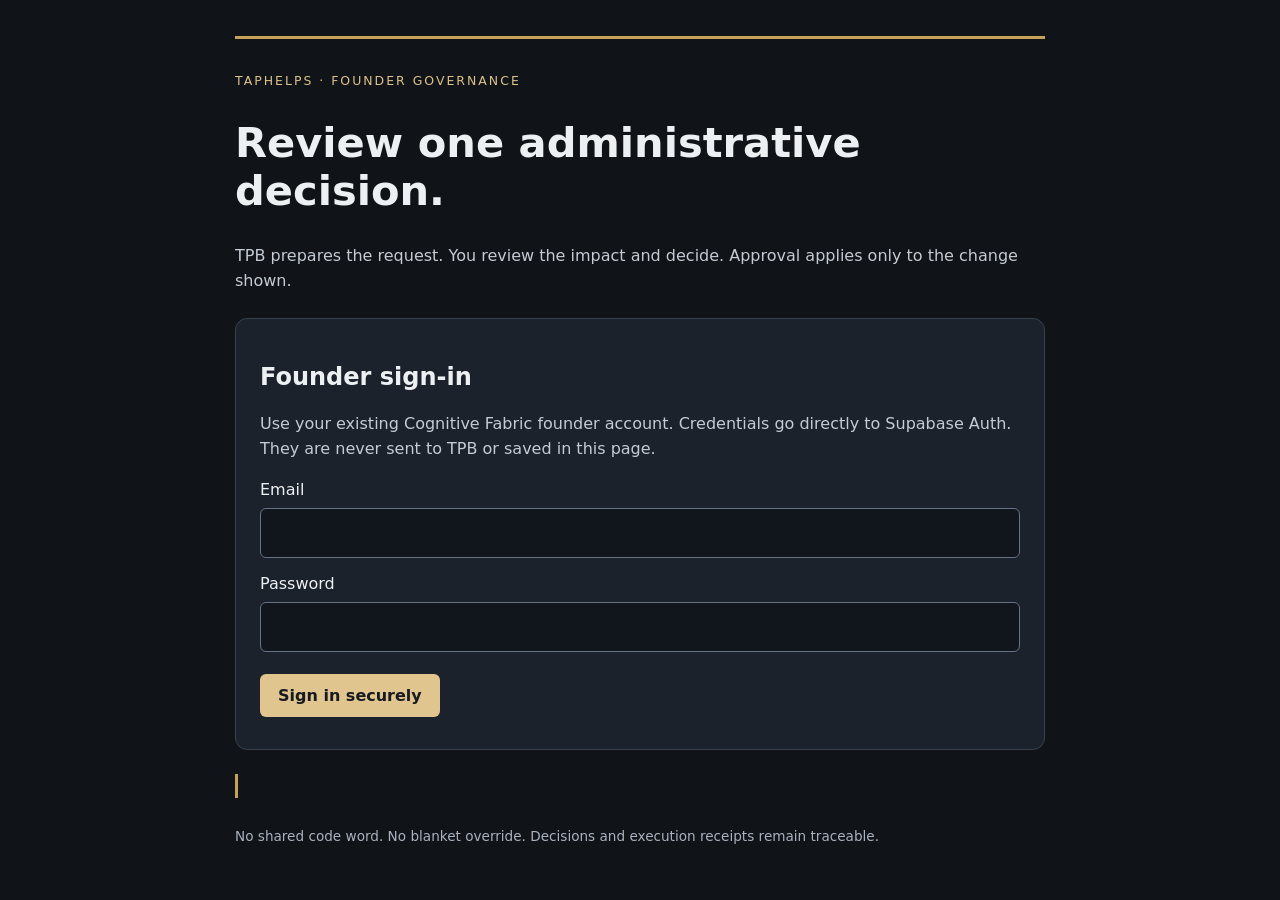
==== founder-admin.html @ 428db5a1 "Publish reviewed founder administration UI; backend remains disabled pending protected binding" ====
<!doctype html>
<html lang="en"><head><meta charset="utf-8"><meta name="viewport" content="width=device-width,initial-scale=1"><meta http-equiv="Content-Security-Policy" content="default-src 'none';script-src 'self';style-src 'self';connect-src https://naffdaxyizjbqcwkawju.supabase.co;form-action 'none';base-uri 'none'"><meta name="referrer" content="no-referrer"><title>TAPhelps — Founder administrative decision</title><link rel="stylesheet" href="founder-admin.css"></head>
<body><main><header><p class="brand">TAPHELPS · FOUNDER GOVERNANCE</p><h1>Review one administrative decision.</h1><p>TPB prepares the request. You review the impact and decide. Approval applies only to the change shown.</p></header>
<section id="login"><h2>Founder sign-in</h2><p>Use your existing Cognitive Fabric founder account. Credentials go directly to Supabase Auth. They are never sent to TPB or saved in this page.</p><form id="sign-in"><label>Email<input name="email" type="email" autocomplete="username" required></label><label>Password<input name="password" type="password" autocomplete="current-password" required></label><button type="submit">Sign in securely</button></form></section>
<section id="review" hidden><form id="load-request"><label>Request reference<input id="request-id" name="request_id" required pattern="[0-9a-fA-F-]{36}"></label><button type="submit">Review request</button></form><div id="decision" hidden><h2 id="outcome"></h2><p id="reason"></p><dl id="facts"></dl><details><summary>Exact requested change and current state</summary><pre id="exact-packet"></pre></details><p id="expiry"></p><label class="ack"><input id="risk-accepted" type="checkbox">I reviewed the exact change, risks, tradeoffs, rollback, and verification. I accept the stated risk for this request only.</label><div class="actions"><button id="approve">Approve this request</button><button id="reject" class="secondary">Reject</button><button id="revoke" class="secondary">Revoke unused approval</button></div><p>Approving a submission does not authorize deployment or provider actions. Execution returns a separate receipt.</p></div><button id="sign-out" class="secondary">Sign out</button></section>
<p id="status" role="status" aria-live="polite"></p><footer>No shared code word. No blanket override. Decisions and execution receipts remain traceable.</footer></main><script type="module" src="founder-admin.js"></script></body></html>
---- founder-admin.css ----
:root{color-scheme:dark;font-family:system-ui,sans-serif;background:#101318;color:#edf0f3}*{box-sizing:border-box}body{margin:0}main{max-width:850px;margin:0 auto;padding:36px 20px}header{border-top:3px solid #c6a158;padding-top:20px}.brand{letter-spacing:.16em;color:#dbc18b;font-size:.78rem}h1{font-size:clamp(1.8rem,5vw,2.6rem);line-height:1.15}p{line-height:1.6;color:#c4cbd3}section{background:#1c222b;border:1px solid #38414f;border-radius:12px;padding:24px;margin:24px 0}label{display:block;margin:14px 0;line-height:1.5}input{display:block;width:100%;font:inherit;padding:12px;border:1px solid #667385;border-radius:6px;background:#11161d;color:inherit;margin-top:6px}button{font:inherit;font-weight:650;border:0;border-radius:6px;padding:12px 18px;background:#e0c58f;color:#171b21;cursor:pointer;margin:8px 8px 8px 0}button.secondary{background:#34404f;color:#fff}button:disabled{opacity:.5;cursor:wait}:focus-visible{outline:3px solid #efcf83;outline-offset:4px}.ack{padding:14px;border:1px solid #7d6a44;border-radius:6px}.ack input{width:22px;height:22px;display:inline-block;vertical-align:middle;margin:0 10px 0 0}dt{font-weight:700;color:#e0c58f;margin-top:18px}dd{margin:5px 0 14px;white-space:pre-line;line-height:1.6}pre{white-space:pre-wrap;overflow-wrap:anywhere;padding:14px;background:#11161d;font-size:.85rem}summary{cursor:pointer;padding:12px 0}footer{font-size:.85rem;color:#a9b2bf;margin-top:30px}#status{padding:12px;border-left:3px solid #c6a158}[hidden]{display:none!important}@media(max-width:500px){section{padding:16px}.actions button{width:100%}}
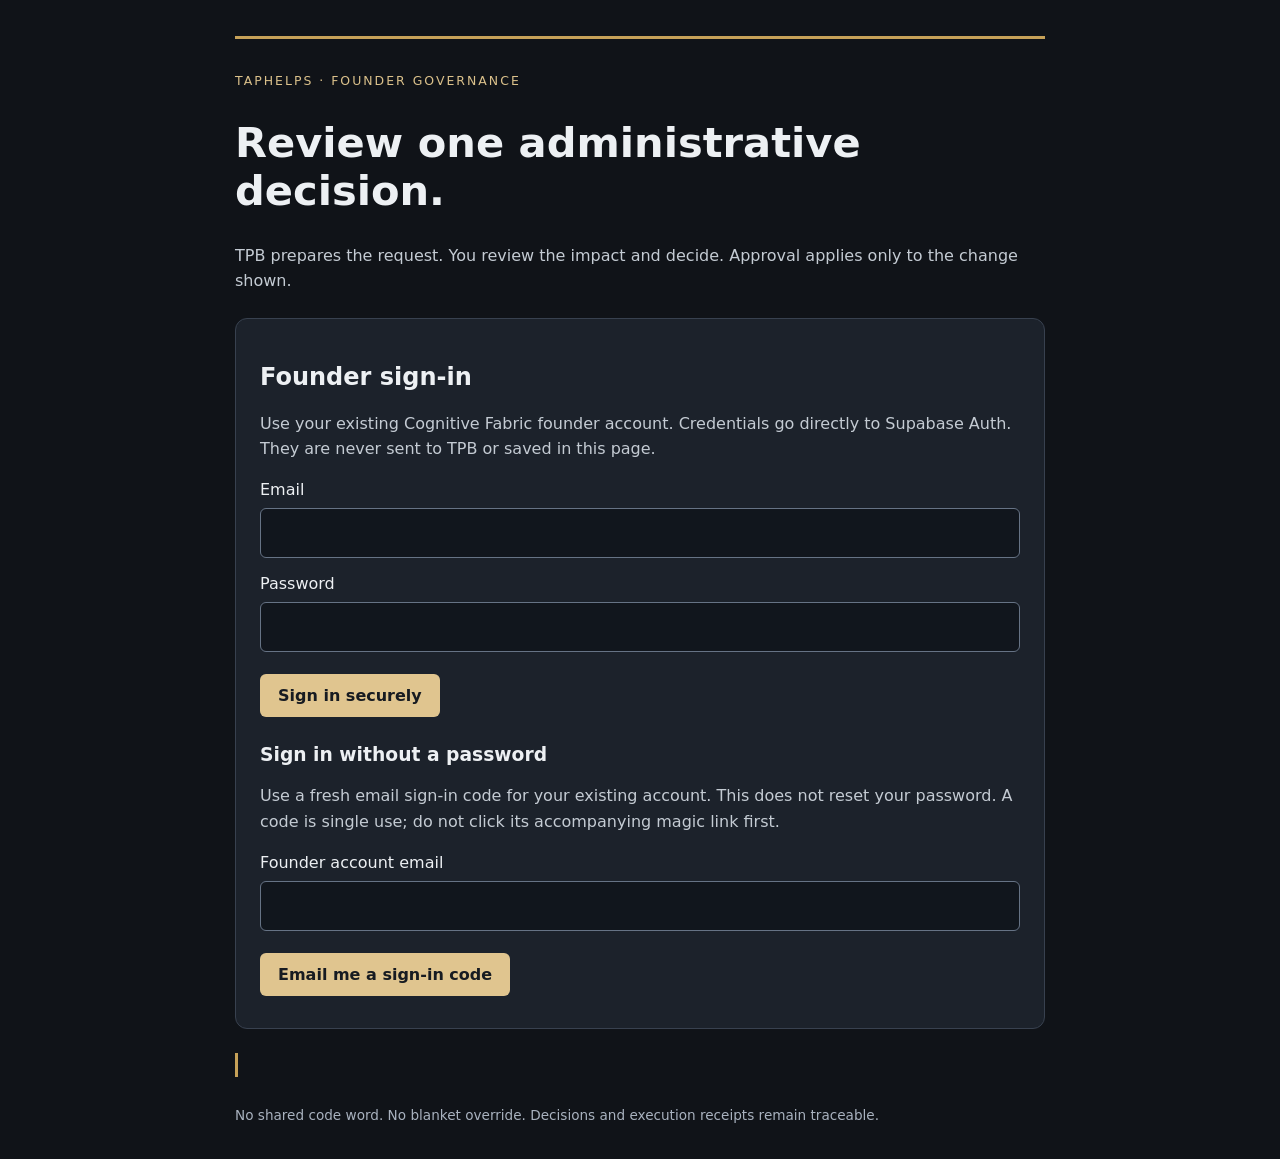
==== commit 53351ea7: "fix(auth): provide paired email-code controls and instructions" ====
--- a/founder-admin.html
+++ b/founder-admin.html
@@ -1,7 +1,7 @@
 <!doctype html>
 <html lang="en"><head><meta charset="utf-8"><meta name="viewport" content="width=device-width,initial-scale=1"><meta http-equiv="Content-Security-Policy" content="default-src 'none';script-src 'self';style-src 'self';connect-src https://naffdaxyizjbqcwkawju.supabase.co;form-action 'none';base-uri 'none'"><meta name="referrer" content="no-referrer"><title>TAPhelps — Founder administrative decision</title><link rel="stylesheet" href="founder-admin.css"></head>
 <body><main><header><p class="brand">TAPHELPS · FOUNDER GOVERNANCE</p><h1>Review one administrative decision.</h1><p>TPB prepares the request. You review the impact and decide. Approval applies only to the change shown.</p></header>
-<section id="login"><h2>Founder sign-in</h2><p>Use your existing Cognitive Fabric founder account. Credentials go directly to Supabase Auth. They are never sent to TPB or saved in this page.</p><form id="sign-in"><label>Email<input name="email" type="email" autocomplete="username" required></label><label>Password<input name="password" type="password" autocomplete="current-password" required></label><button type="submit">Sign in securely</button></form></section>
+<section id="login"><h2>Founder sign-in</h2><p>Use your existing Cognitive Fabric founder account. Credentials go directly to Supabase Auth. They are never sent to TPB or saved in this page.</p><form id="sign-in"><label>Email<input name="email" type="email" autocomplete="username" required></label><label>Password<input name="password" type="password" autocomplete="current-password" required></label><button type="submit">Sign in securely</button></form><h3>Sign in without a password</h3><p>Use a fresh email sign-in code for your existing account. This does not reset your password. A code is single use; do not click its accompanying magic link first.</p><form id="send-code"><label>Founder account email<input id="code-email" type="email" autocomplete="username" required></label><button type="submit">Email me a sign-in code</button></form><form id="verify-code" hidden><label>Email sign-in code<input id="email-code" type="text" inputmode="numeric" autocomplete="one-time-code" pattern="[0-9]{6,10}" minlength="6" maxlength="10" required></label><button type="submit">Sign in with code</button></form></section>
 <section id="review" hidden><form id="load-request"><label>Request reference<input id="request-id" name="request_id" required pattern="[0-9a-fA-F-]{36}"></label><button type="submit">Review request</button></form><div id="decision" hidden><h2 id="outcome"></h2><p id="reason"></p><dl id="facts"></dl><details><summary>Exact requested change and current state</summary><pre id="exact-packet"></pre></details><p id="expiry"></p><label class="ack"><input id="risk-accepted" type="checkbox">I reviewed the exact change, risks, tradeoffs, rollback, and verification. I accept the stated risk for this request only.</label><div class="actions"><button id="approve">Approve this request</button><button id="reject" class="secondary">Reject</button><button id="revoke" class="secondary">Revoke unused approval</button></div><p>Approving a submission does not authorize deployment or provider actions. Execution returns a separate receipt.</p></div><button id="sign-out" class="secondary">Sign out</button></section>
 <p id="status" role="status" aria-live="polite"></p><footer>No shared code word. No blanket override. Decisions and execution receipts remain traceable.</footer></main><script type="module" src="founder-admin.js"></script></body></html>
 
